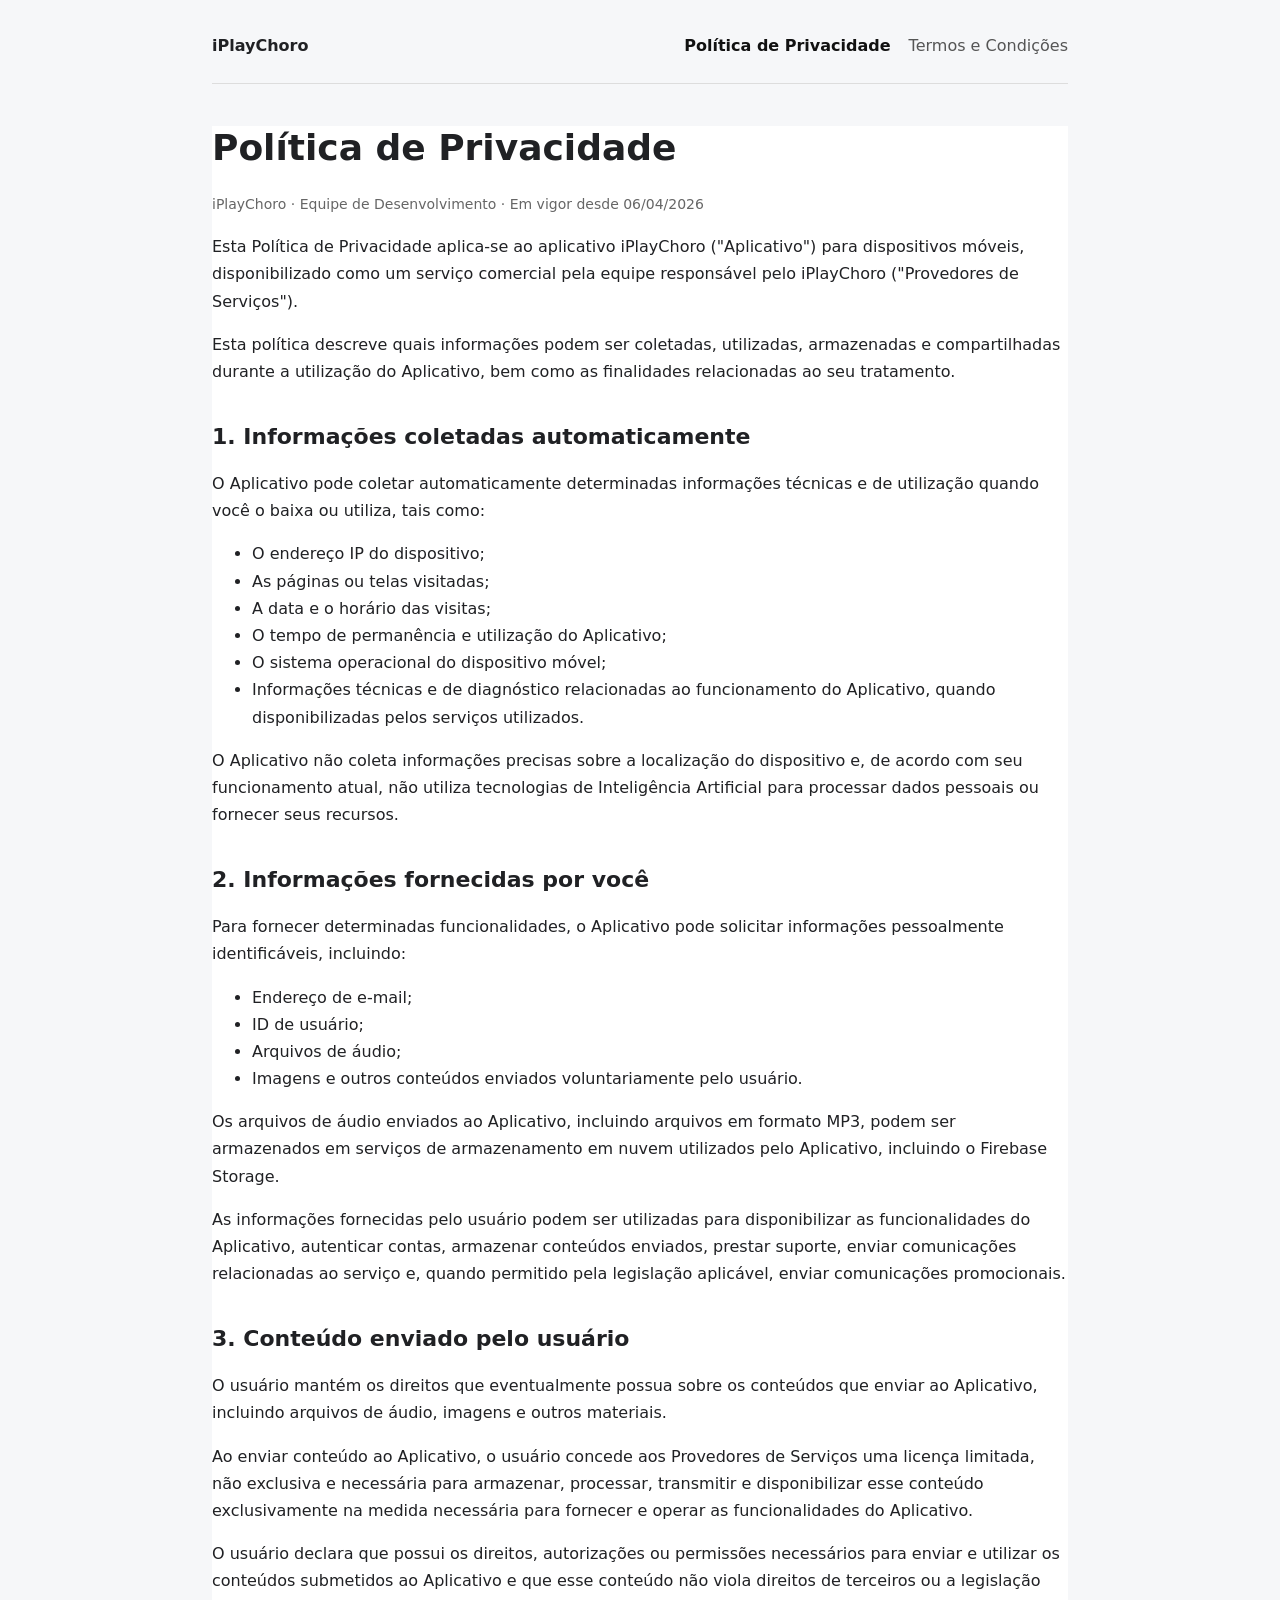
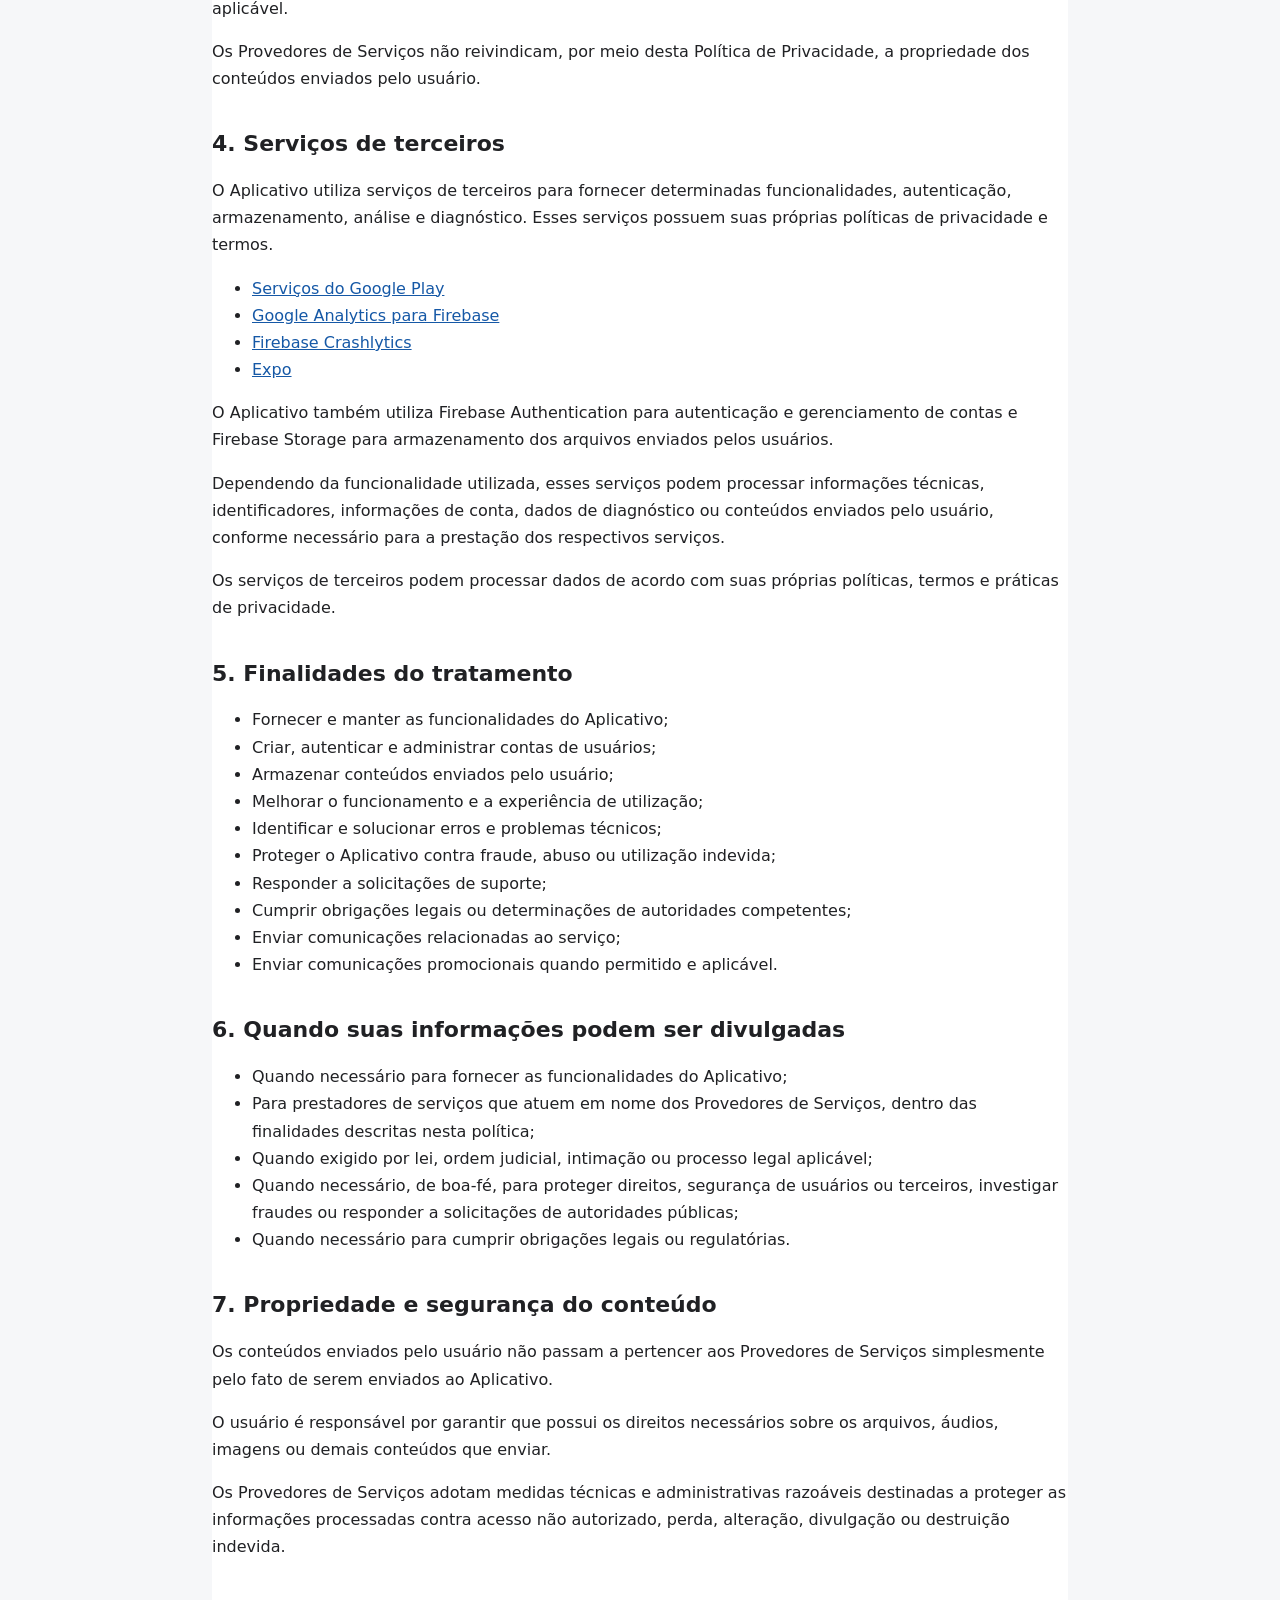
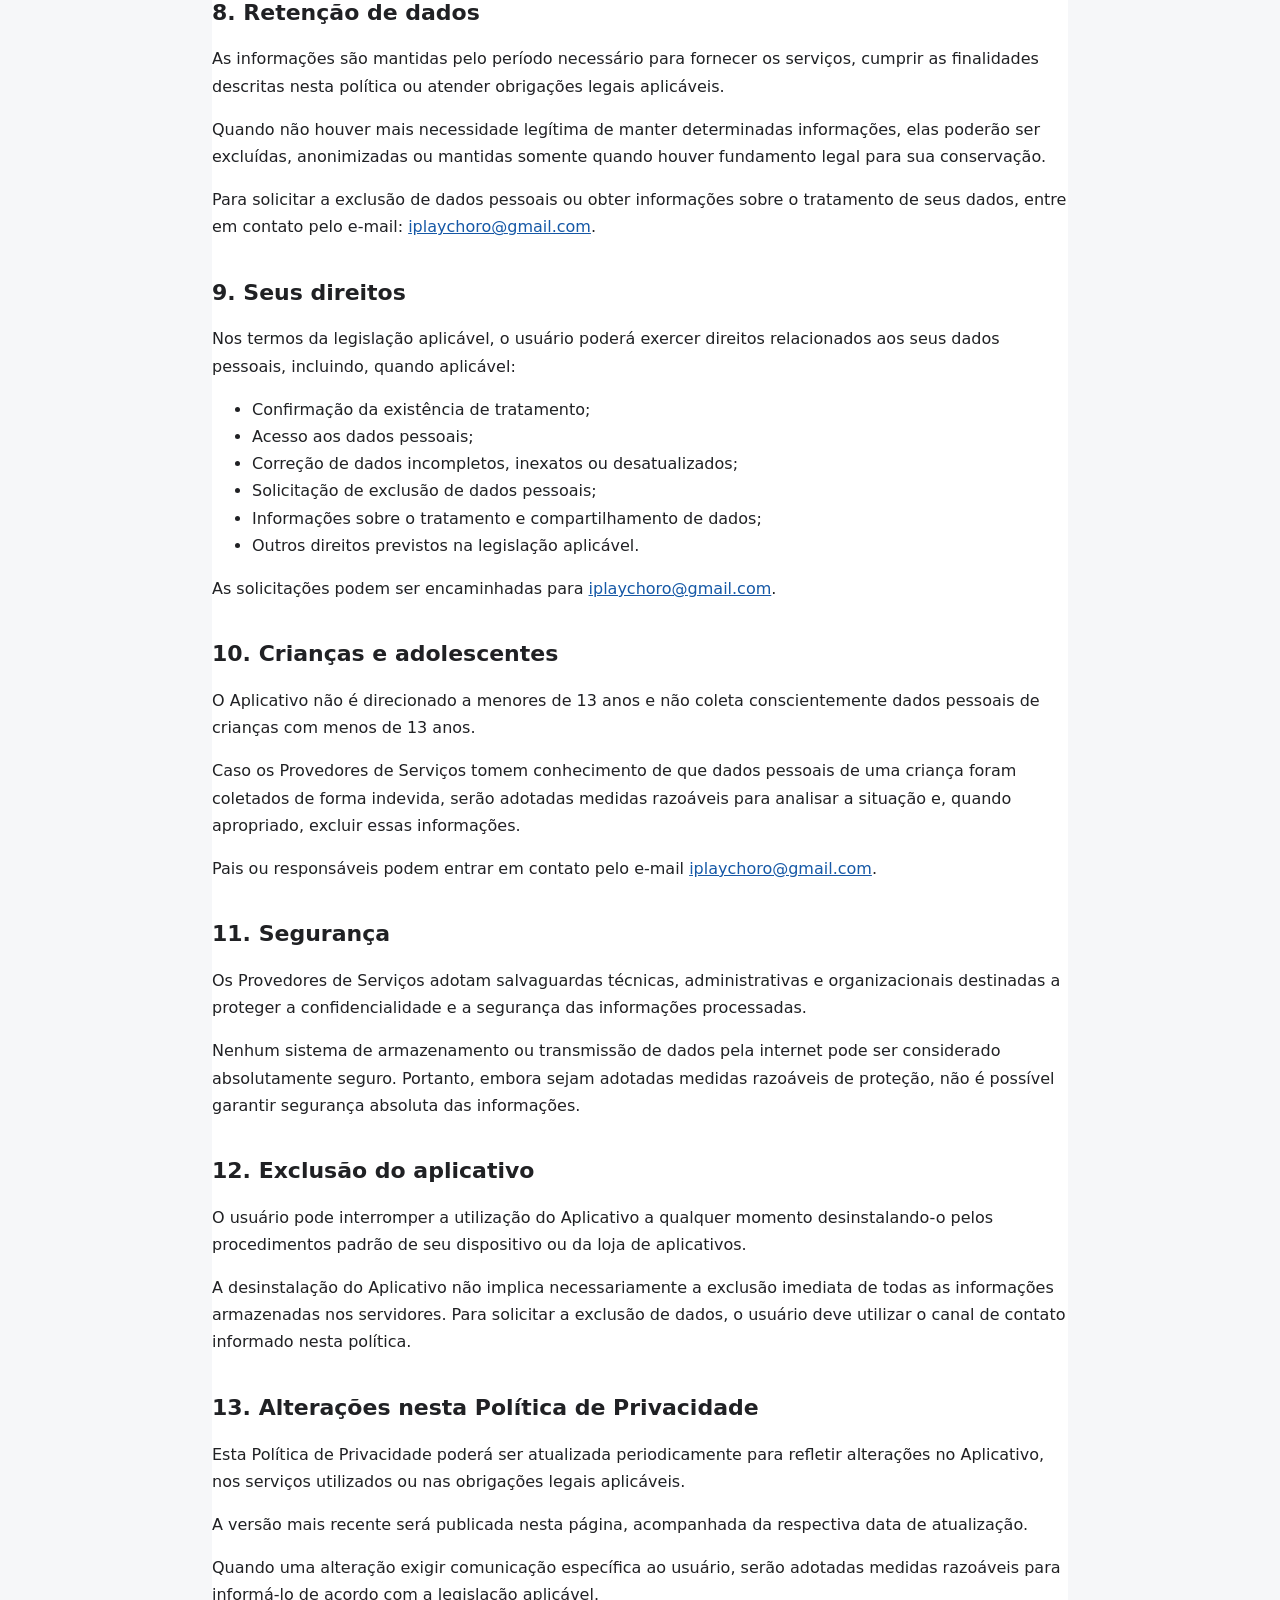
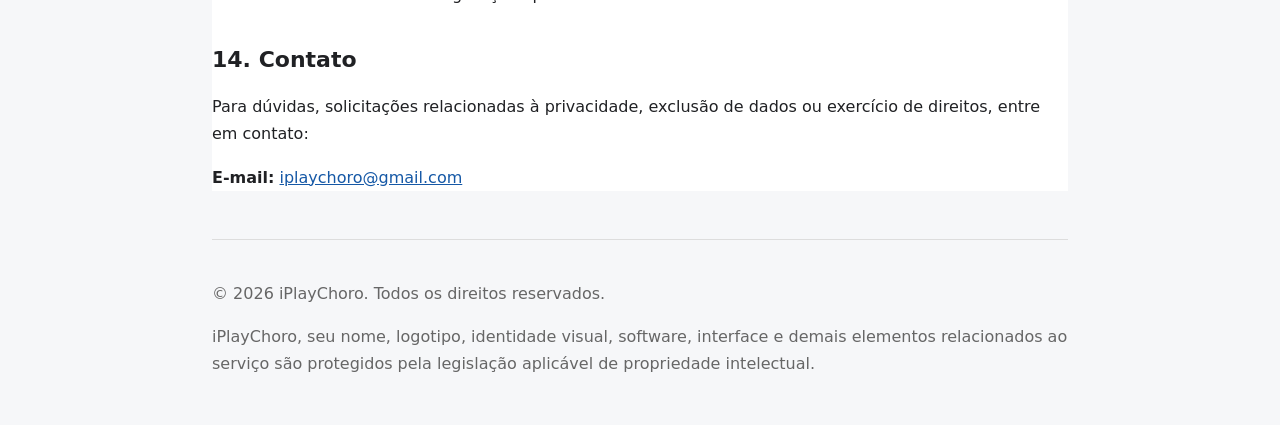
==== privacidade.html @ ed89f956 "Publica Política de Privacidade do iPlayChoro" ====
<!doctype html><html lang="pt-BR"><head><meta charset="UTF-8"><meta name="viewport" content="width=device-width, initial-scale=1"><title>Política de Privacidade — iPlayChoro</title><link rel="stylesheet" href="style.css"></head><body><div class="wrap"><header class="top"><span class="app-name">iPlayChoro</span><nav class="links"><a class="current" href="privacidade.html">Política de Privacidade</a><a href="termos.html">Termos e Condições</a></nav></header><main><h1>Política de Privacidade</h1><p class="meta">iPlayChoro · Equipe de Desenvolvimento · Em vigor desde 06/04/2026</p><p>Esta Política de Privacidade aplica-se ao aplicativo iPlayChoro ("Aplicativo") para dispositivos móveis, disponibilizado como um serviço comercial pela equipe responsável pelo iPlayChoro ("Provedores de Serviços").</p><p>Esta política descreve quais informações podem ser coletadas, utilizadas, armazenadas e compartilhadas durante a utilização do Aplicativo, bem como as finalidades relacionadas ao seu tratamento.</p><h2>1. Informações coletadas automaticamente</h2><p>O Aplicativo pode coletar automaticamente determinadas informações técnicas e de utilização quando você o baixa ou utiliza, tais como:</p><ul><li>O endereço IP do dispositivo;</li><li>As páginas ou telas visitadas;</li><li>A data e o horário das visitas;</li><li>O tempo de permanência e utilização do Aplicativo;</li><li>O sistema operacional do dispositivo móvel;</li><li>Informações técnicas e de diagnóstico relacionadas ao funcionamento do Aplicativo, quando disponibilizadas pelos serviços utilizados.</li></ul><p>O Aplicativo não coleta informações precisas sobre a localização do dispositivo e, de acordo com seu funcionamento atual, não utiliza tecnologias de Inteligência Artificial para processar dados pessoais ou fornecer seus recursos.</p><h2>2. Informações fornecidas por você</h2><p>Para fornecer determinadas funcionalidades, o Aplicativo pode solicitar informações pessoalmente identificáveis, incluindo:</p><ul><li>Endereço de e-mail;</li><li>ID de usuário;</li><li>Arquivos de áudio;</li><li>Imagens e outros conteúdos enviados voluntariamente pelo usuário.</li></ul><p>Os arquivos de áudio enviados ao Aplicativo, incluindo arquivos em formato MP3, podem ser armazenados em serviços de armazenamento em nuvem utilizados pelo Aplicativo, incluindo o Firebase Storage.</p><p>As informações fornecidas pelo usuário podem ser utilizadas para disponibilizar as funcionalidades do Aplicativo, autenticar contas, armazenar conteúdos enviados, prestar suporte, enviar comunicações relacionadas ao serviço e, quando permitido pela legislação aplicável, enviar comunicações promocionais.</p><h2>3. Conteúdo enviado pelo usuário</h2><p>O usuário mantém os direitos que eventualmente possua sobre os conteúdos que enviar ao Aplicativo, incluindo arquivos de áudio, imagens e outros materiais.</p><p>Ao enviar conteúdo ao Aplicativo, o usuário concede aos Provedores de Serviços uma licença limitada, não exclusiva e necessária para armazenar, processar, transmitir e disponibilizar esse conteúdo exclusivamente na medida necessária para fornecer e operar as funcionalidades do Aplicativo.</p><p>O usuário declara que possui os direitos, autorizações ou permissões necessários para enviar e utilizar os conteúdos submetidos ao Aplicativo e que esse conteúdo não viola direitos de terceiros ou a legislação aplicável.</p><p>Os Provedores de Serviços não reivindicam, por meio desta Política de Privacidade, a propriedade dos conteúdos enviados pelo usuário.</p><h2>4. Serviços de terceiros</h2><p>O Aplicativo utiliza serviços de terceiros para fornecer determinadas funcionalidades, autenticação, armazenamento, análise e diagnóstico. Esses serviços possuem suas próprias políticas de privacidade e termos.</p><ul><li><a href="https://policies.google.com/privacy" target="_blank" rel="noopener noreferrer">Serviços do Google Play</a></li><li><a href="https://firebase.google.com/support/privacy" target="_blank" rel="noopener noreferrer">Google Analytics para Firebase</a></li><li><a href="https://firebase.google.com/support/privacy" target="_blank" rel="noopener noreferrer">Firebase Crashlytics</a></li><li><a href="https://expo.dev/privacy" target="_blank" rel="noopener noreferrer">Expo</a></li></ul><p>O Aplicativo também utiliza Firebase Authentication para autenticação e gerenciamento de contas e Firebase Storage para armazenamento dos arquivos enviados pelos usuários.</p><p>Dependendo da funcionalidade utilizada, esses serviços podem processar informações técnicas, identificadores, informações de conta, dados de diagnóstico ou conteúdos enviados pelo usuário, conforme necessário para a prestação dos respectivos serviços.</p><p>Os serviços de terceiros podem processar dados de acordo com suas próprias políticas, termos e práticas de privacidade.</p><h2>5. Finalidades do tratamento</h2><ul><li>Fornecer e manter as funcionalidades do Aplicativo;</li><li>Criar, autenticar e administrar contas de usuários;</li><li>Armazenar conteúdos enviados pelo usuário;</li><li>Melhorar o funcionamento e a experiência de utilização;</li><li>Identificar e solucionar erros e problemas técnicos;</li><li>Proteger o Aplicativo contra fraude, abuso ou utilização indevida;</li><li>Responder a solicitações de suporte;</li><li>Cumprir obrigações legais ou determinações de autoridades competentes;</li><li>Enviar comunicações relacionadas ao serviço;</li><li>Enviar comunicações promocionais quando permitido e aplicável.</li></ul><h2>6. Quando suas informações podem ser divulgadas</h2><ul><li>Quando necessário para fornecer as funcionalidades do Aplicativo;</li><li>Para prestadores de serviços que atuem em nome dos Provedores de Serviços, dentro das finalidades descritas nesta política;</li><li>Quando exigido por lei, ordem judicial, intimação ou processo legal aplicável;</li><li>Quando necessário, de boa-fé, para proteger direitos, segurança de usuários ou terceiros, investigar fraudes ou responder a solicitações de autoridades públicas;</li><li>Quando necessário para cumprir obrigações legais ou regulatórias.</li></ul><h2>7. Propriedade e segurança do conteúdo</h2><p>Os conteúdos enviados pelo usuário não passam a pertencer aos Provedores de Serviços simplesmente pelo fato de serem enviados ao Aplicativo.</p><p>O usuário é responsável por garantir que possui os direitos necessários sobre os arquivos, áudios, imagens ou demais conteúdos que enviar.</p><p>Os Provedores de Serviços adotam medidas técnicas e administrativas razoáveis destinadas a proteger as informações processadas contra acesso não autorizado, perda, alteração, divulgação ou destruição indevida.</p><h2>8. Retenção de dados</h2><p>As informações são mantidas pelo período necessário para fornecer os serviços, cumprir as finalidades descritas nesta política ou atender obrigações legais aplicáveis.</p><p>Quando não houver mais necessidade legítima de manter determinadas informações, elas poderão ser excluídas, anonimizadas ou mantidas somente quando houver fundamento legal para sua conservação.</p><p>Para solicitar a exclusão de dados pessoais ou obter informações sobre o tratamento de seus dados, entre em contato pelo e-mail: <a href="mailto:iplaychoro@gmail.com">iplaychoro@gmail.com</a>.</p><h2>9. Seus direitos</h2><p>Nos termos da legislação aplicável, o usuário poderá exercer direitos relacionados aos seus dados pessoais, incluindo, quando aplicável:</p><ul><li>Confirmação da existência de tratamento;</li><li>Acesso aos dados pessoais;</li><li>Correção de dados incompletos, inexatos ou desatualizados;</li><li>Solicitação de exclusão de dados pessoais;</li><li>Informações sobre o tratamento e compartilhamento de dados;</li><li>Outros direitos previstos na legislação aplicável.</li></ul><p>As solicitações podem ser encaminhadas para <a href="mailto:iplaychoro@gmail.com">iplaychoro@gmail.com</a>.</p><h2>10. Crianças e adolescentes</h2><p>O Aplicativo não é direcionado a menores de 13 anos e não coleta conscientemente dados pessoais de crianças com menos de 13 anos.</p><p>Caso os Provedores de Serviços tomem conhecimento de que dados pessoais de uma criança foram coletados de forma indevida, serão adotadas medidas razoáveis para analisar a situação e, quando apropriado, excluir essas informações.</p><p>Pais ou responsáveis podem entrar em contato pelo e-mail <a href="mailto:iplaychoro@gmail.com">iplaychoro@gmail.com</a>.</p><h2>11. Segurança</h2><p>Os Provedores de Serviços adotam salvaguardas técnicas, administrativas e organizacionais destinadas a proteger a confidencialidade e a segurança das informações processadas.</p><p>Nenhum sistema de armazenamento ou transmissão de dados pela internet pode ser considerado absolutamente seguro. Portanto, embora sejam adotadas medidas razoáveis de proteção, não é possível garantir segurança absoluta das informações.</p><h2>12. Exclusão do aplicativo</h2><p>O usuário pode interromper a utilização do Aplicativo a qualquer momento desinstalando-o pelos procedimentos padrão de seu dispositivo ou da loja de aplicativos.</p><p>A desinstalação do Aplicativo não implica necessariamente a exclusão imediata de todas as informações armazenadas nos servidores. Para solicitar a exclusão de dados, o usuário deve utilizar o canal de contato informado nesta política.</p><h2>13. Alterações nesta Política de Privacidade</h2><p>Esta Política de Privacidade poderá ser atualizada periodicamente para refletir alterações no Aplicativo, nos serviços utilizados ou nas obrigações legais aplicáveis.</p><p>A versão mais recente será publicada nesta página, acompanhada da respectiva data de atualização.</p><p>Quando uma alteração exigir comunicação específica ao usuário, serão adotadas medidas razoáveis para informá-lo de acordo com a legislação aplicável.</p><h2>14. Contato</h2><p>Para dúvidas, solicitações relacionadas à privacidade, exclusão de dados ou exercício de direitos, entre em contato:</p><p><strong>E-mail:</strong> <a href="mailto:iplaychoro@gmail.com">iplaychoro@gmail.com</a></p></main><footer class="bottom"><p>© 2026 iPlayChoro. Todos os direitos reservados.</p><p>iPlayChoro, seu nome, logotipo, identidade visual, software, interface e demais elementos relacionados ao serviço são protegidos pela legislação aplicável de propriedade intelectual.</p></footer></div></body></html>
---- style.css ----
*{box-sizing:border-box}body{margin:0;background:#f6f7f9;color:#202124;font-family:system-ui,-apple-system,BlinkMacSystemFont,"Segoe UI",sans-serif;line-height:1.7}.wrap{max-width:900px;margin:0 auto;padding:32px 22px}.home{min-height:100vh;display:flex;flex-direction:column;justify-content:center}.home h1{font-size:42px;margin-bottom:8px}.home>p{color:#5f6368}.cards{display:grid;gap:16px;margin:28px 0}.card{display:block;padding:22px;border:1px solid #ddd;border-radius:14px;background:#fff;color:inherit;text-decoration:none;box-shadow:0 2px 8px rgba(0,0,0,.04)}.card:hover{border-color:#aaa}.card strong{display:block;font-size:20px;margin-bottom:5px}.card span{color:#5f6368}.top{display:flex;justify-content:space-between;align-items:center;gap:20px;padding-bottom:24px;border-bottom:1px solid #ddd;margin-bottom:42px}.app-name{font-weight:700}.links{display:flex;gap:18px;flex-wrap:wrap}.links a{color:#555;text-decoration:none}.links a.current{font-weight:700;color:#111}main{background:#fff}h1{font-size:36px;line-height:1.2}h2{font-size:22px;margin-top:38px;line-height:1.3}p,li{font-size:16px}a{color:#1558a6}.meta{color:#666;font-size:14px}.bottom,footer{margin-top:48px;padding-top:24px;border-top:1px solid #ddd;color:#666;font-size:14px}@media(max-width:650px){.top{align-items:flex-start;flex-direction:column}.home h1{font-size:34px}}
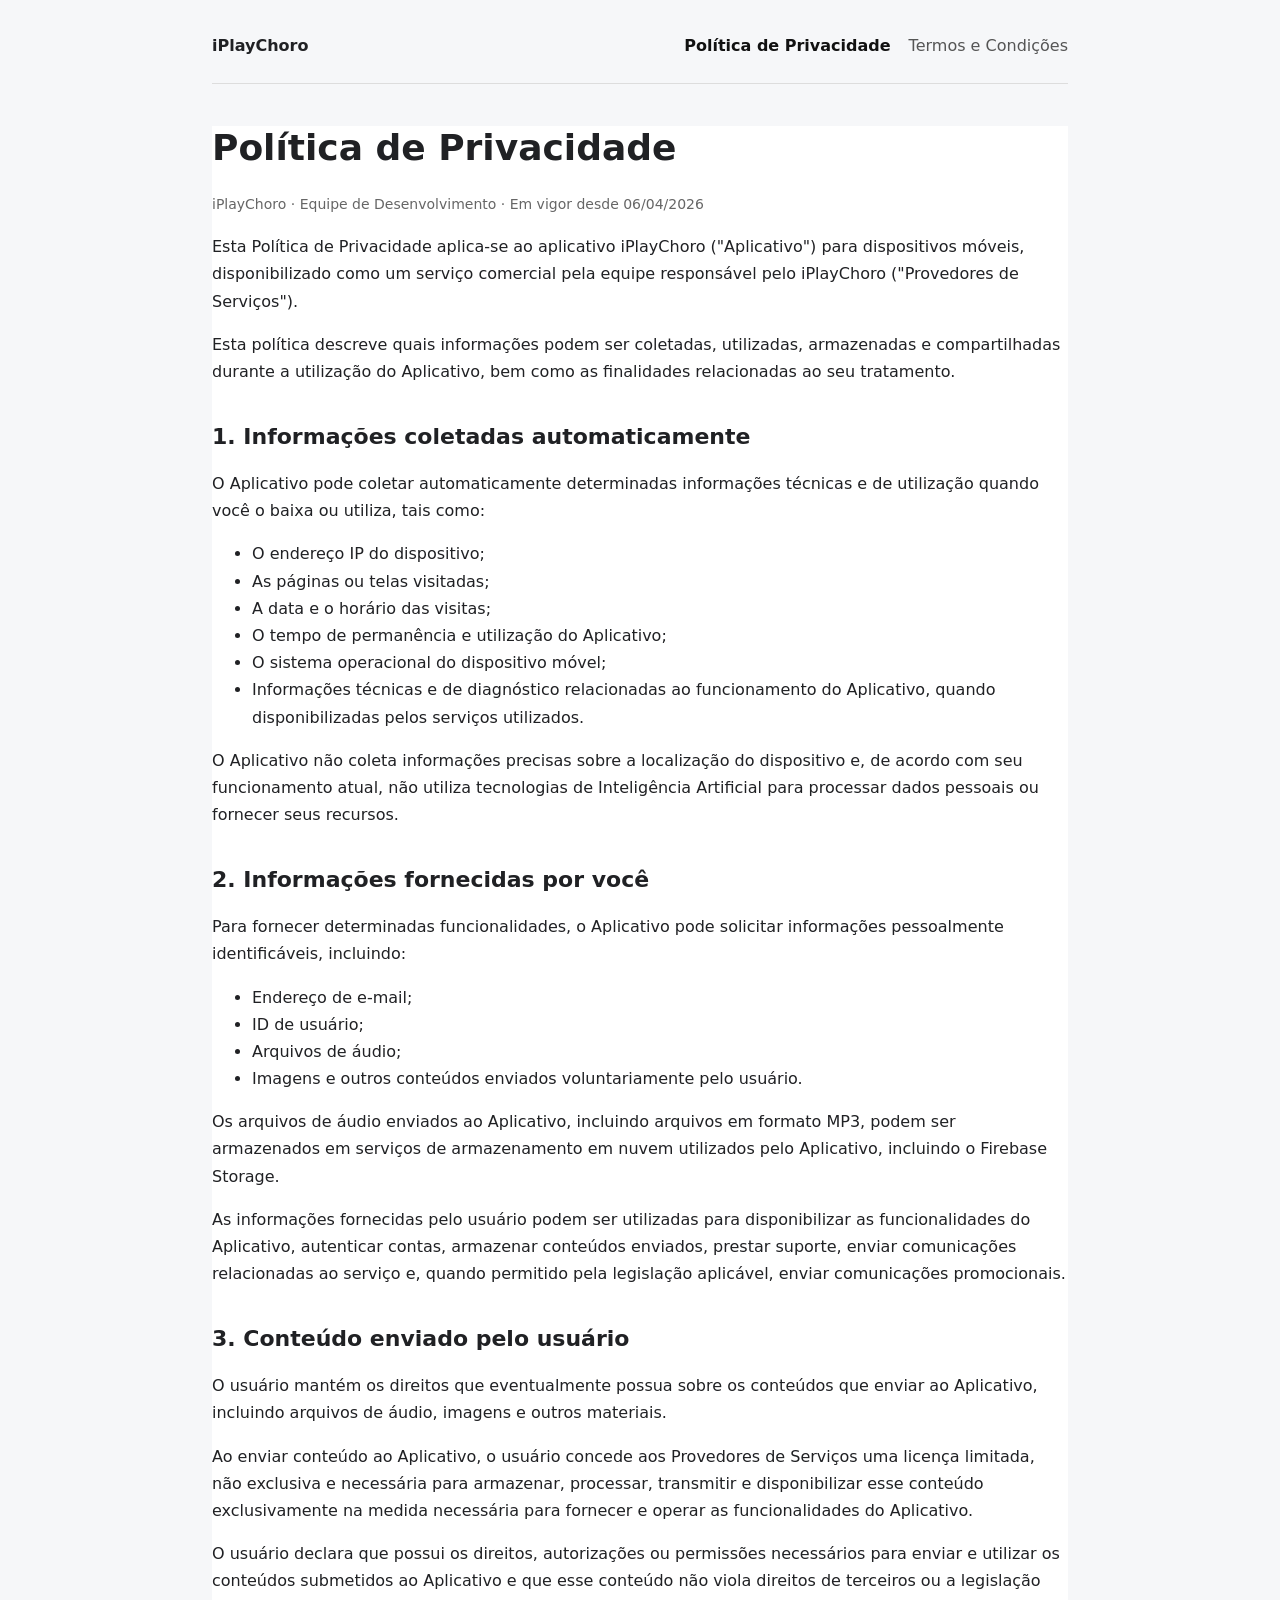
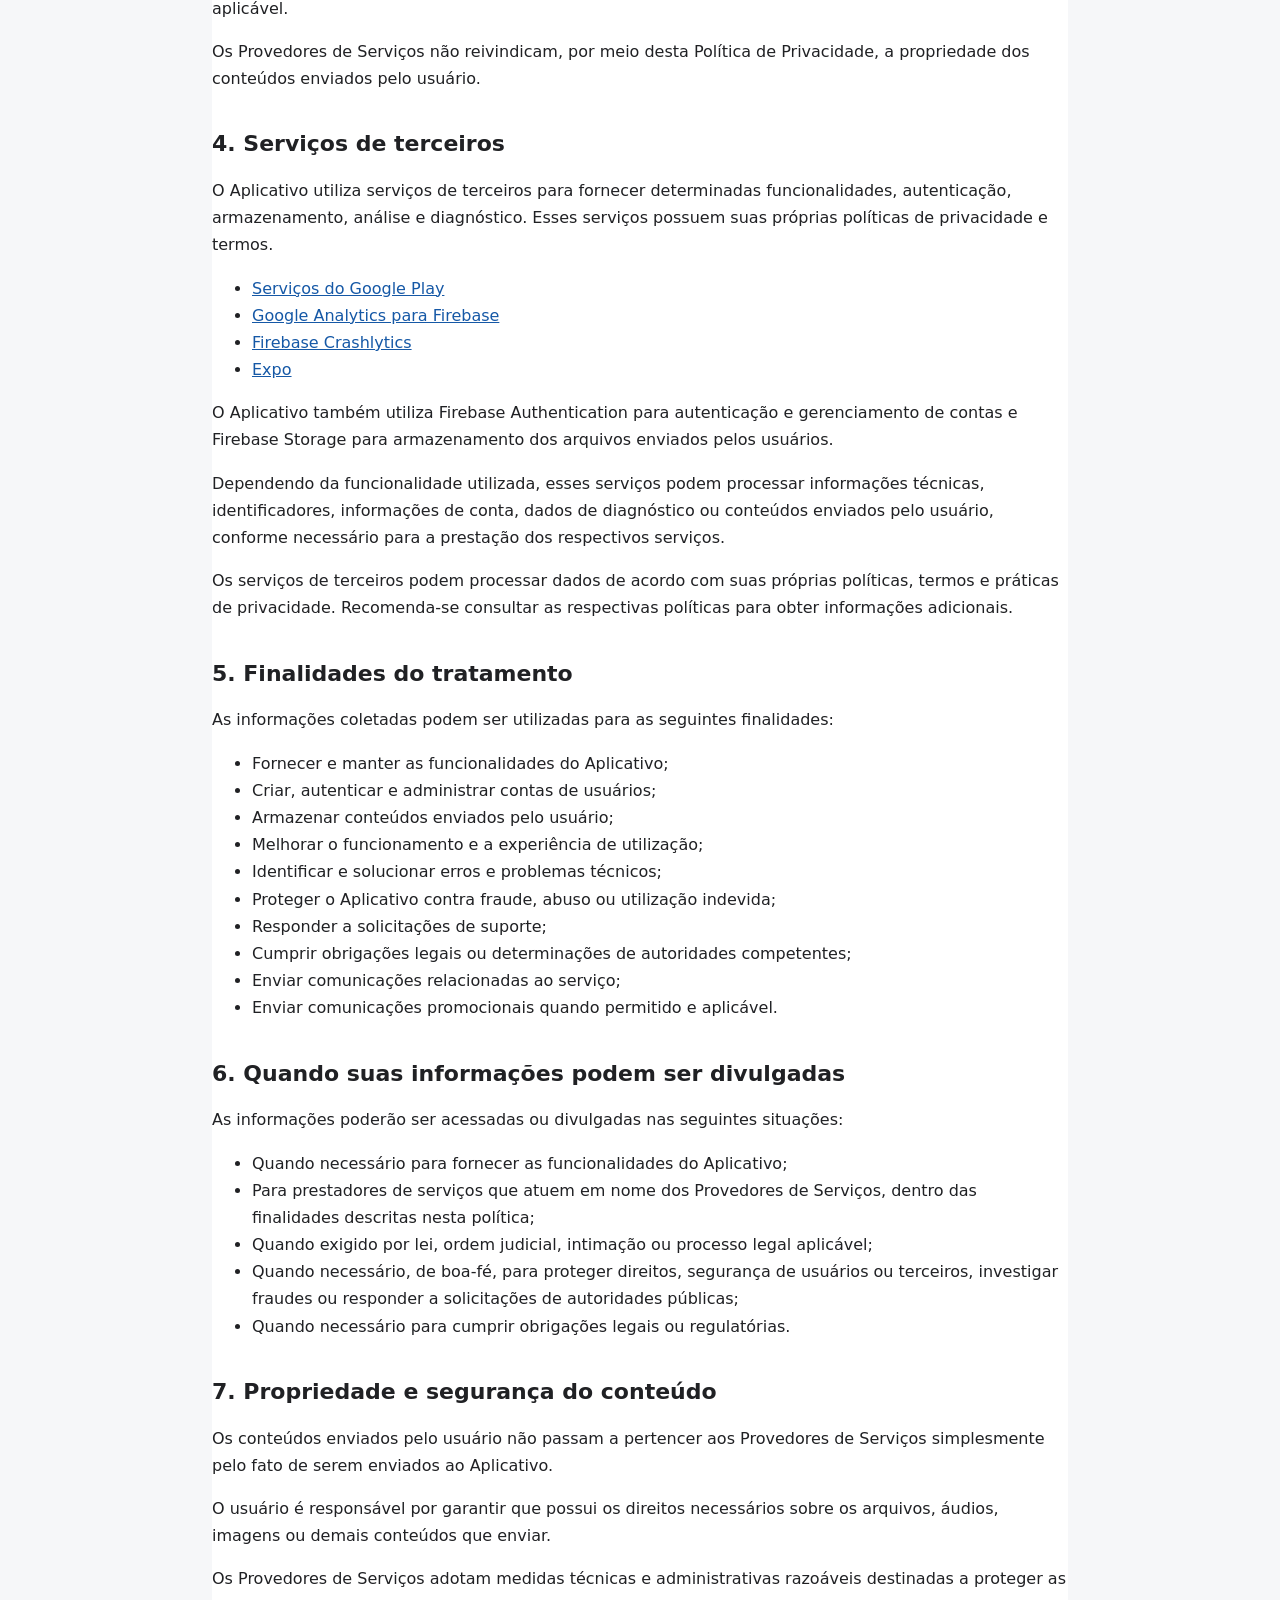
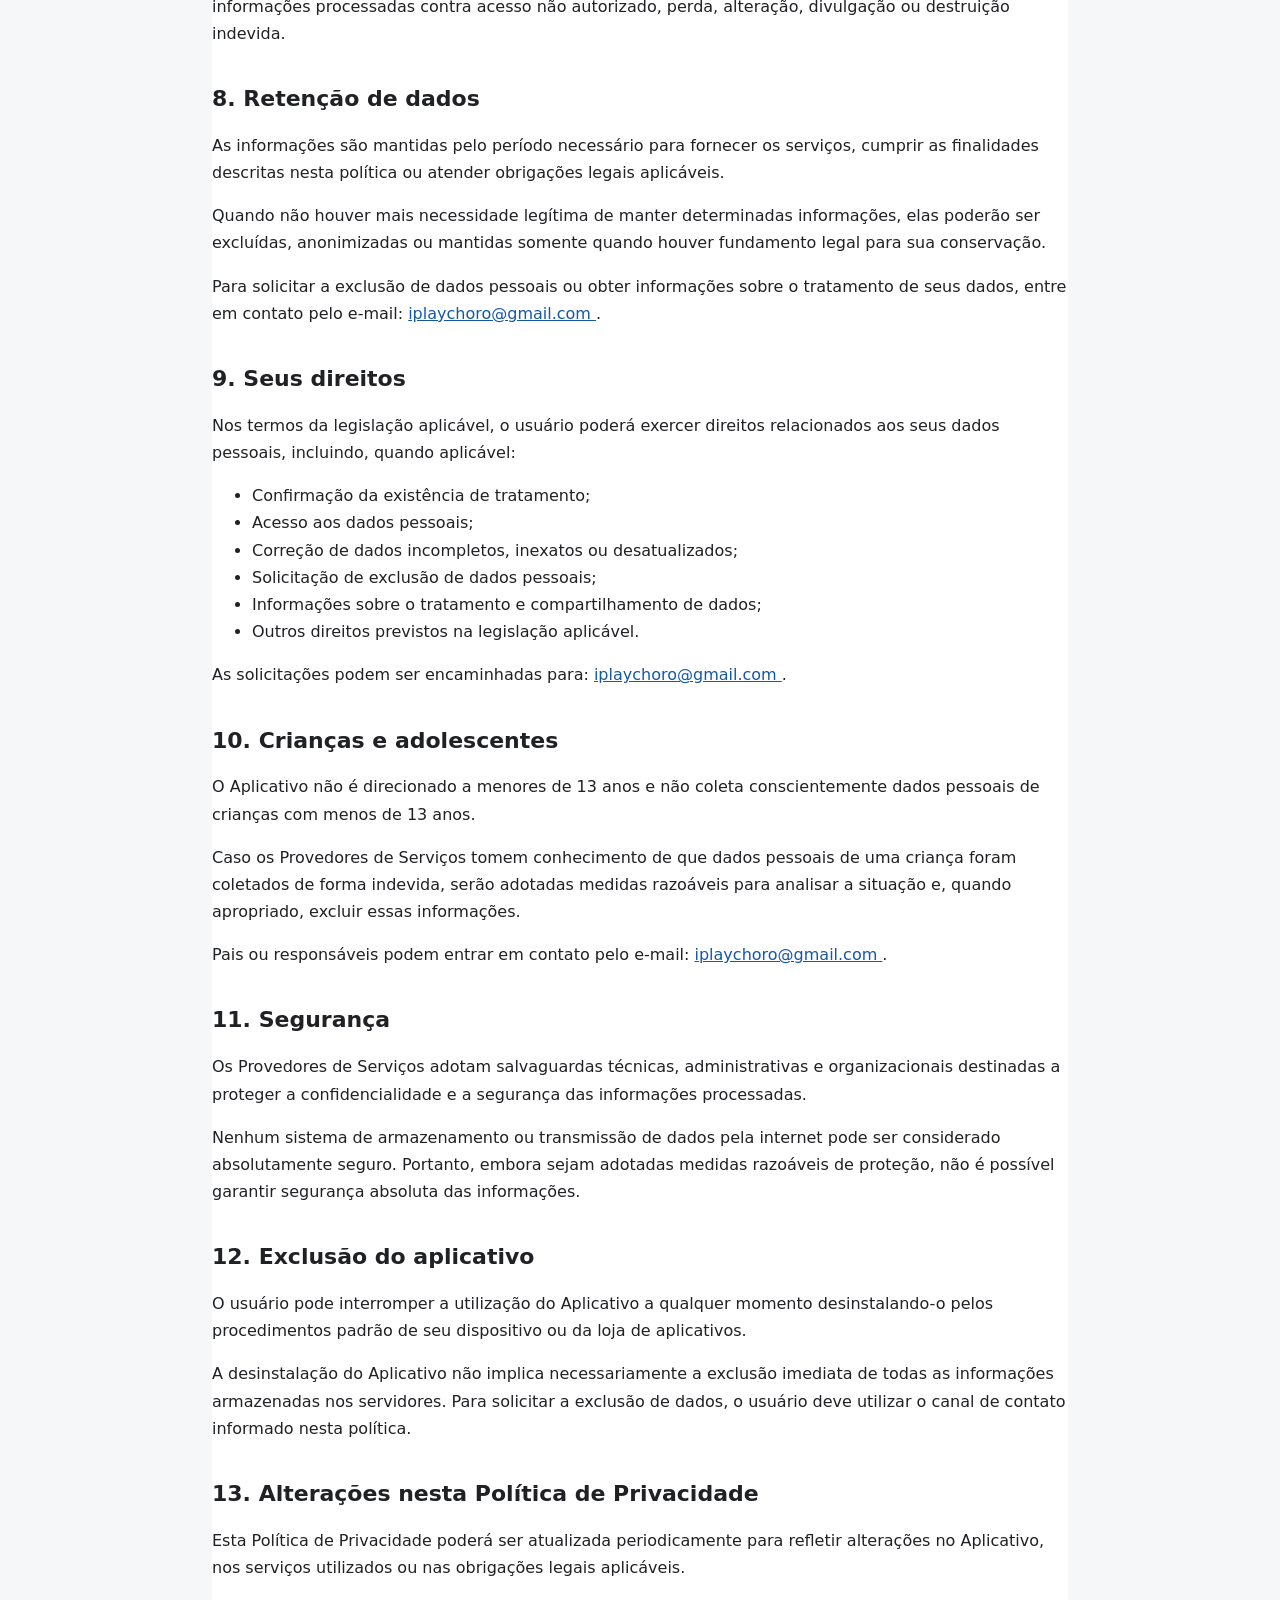
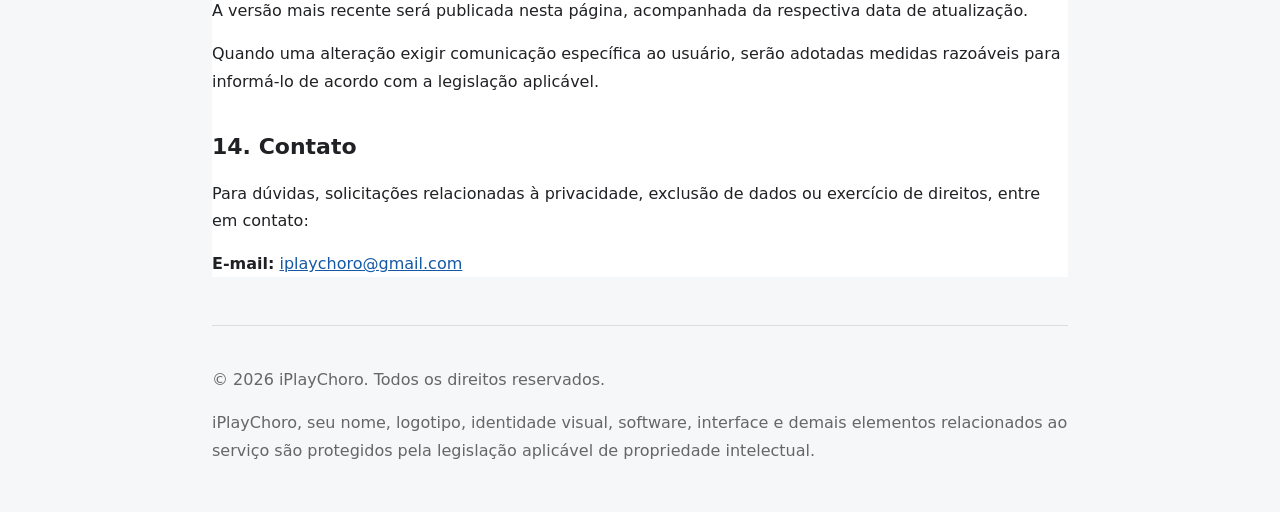
==== commit ca78b721: "Atualização Privacidade" ====
--- a/privacidade.html
+++ b/privacidade.html
@@ -1 +1,421 @@
-<!doctype html><html lang="pt-BR"><head><meta charset="UTF-8"><meta name="viewport" content="width=device-width, initial-scale=1"><title>Política de Privacidade — iPlayChoro</title><link rel="stylesheet" href="style.css"></head><body><div class="wrap"><header class="top"><span class="app-name">iPlayChoro</span><nav class="links"><a class="current" href="privacidade.html">Política de Privacidade</a><a href="termos.html">Termos e Condições</a></nav></header><main><h1>Política de Privacidade</h1><p class="meta">iPlayChoro · Equipe de Desenvolvimento · Em vigor desde 06/04/2026</p><p>Esta Política de Privacidade aplica-se ao aplicativo iPlayChoro ("Aplicativo") para dispositivos móveis, disponibilizado como um serviço comercial pela equipe responsável pelo iPlayChoro ("Provedores de Serviços").</p><p>Esta política descreve quais informações podem ser coletadas, utilizadas, armazenadas e compartilhadas durante a utilização do Aplicativo, bem como as finalidades relacionadas ao seu tratamento.</p><h2>1. Informações coletadas automaticamente</h2><p>O Aplicativo pode coletar automaticamente determinadas informações técnicas e de utilização quando você o baixa ou utiliza, tais como:</p><ul><li>O endereço IP do dispositivo;</li><li>As páginas ou telas visitadas;</li><li>A data e o horário das visitas;</li><li>O tempo de permanência e utilização do Aplicativo;</li><li>O sistema operacional do dispositivo móvel;</li><li>Informações técnicas e de diagnóstico relacionadas ao funcionamento do Aplicativo, quando disponibilizadas pelos serviços utilizados.</li></ul><p>O Aplicativo não coleta informações precisas sobre a localização do dispositivo e, de acordo com seu funcionamento atual, não utiliza tecnologias de Inteligência Artificial para processar dados pessoais ou fornecer seus recursos.</p><h2>2. Informações fornecidas por você</h2><p>Para fornecer determinadas funcionalidades, o Aplicativo pode solicitar informações pessoalmente identificáveis, incluindo:</p><ul><li>Endereço de e-mail;</li><li>ID de usuário;</li><li>Arquivos de áudio;</li><li>Imagens e outros conteúdos enviados voluntariamente pelo usuário.</li></ul><p>Os arquivos de áudio enviados ao Aplicativo, incluindo arquivos em formato MP3, podem ser armazenados em serviços de armazenamento em nuvem utilizados pelo Aplicativo, incluindo o Firebase Storage.</p><p>As informações fornecidas pelo usuário podem ser utilizadas para disponibilizar as funcionalidades do Aplicativo, autenticar contas, armazenar conteúdos enviados, prestar suporte, enviar comunicações relacionadas ao serviço e, quando permitido pela legislação aplicável, enviar comunicações promocionais.</p><h2>3. Conteúdo enviado pelo usuário</h2><p>O usuário mantém os direitos que eventualmente possua sobre os conteúdos que enviar ao Aplicativo, incluindo arquivos de áudio, imagens e outros materiais.</p><p>Ao enviar conteúdo ao Aplicativo, o usuário concede aos Provedores de Serviços uma licença limitada, não exclusiva e necessária para armazenar, processar, transmitir e disponibilizar esse conteúdo exclusivamente na medida necessária para fornecer e operar as funcionalidades do Aplicativo.</p><p>O usuário declara que possui os direitos, autorizações ou permissões necessários para enviar e utilizar os conteúdos submetidos ao Aplicativo e que esse conteúdo não viola direitos de terceiros ou a legislação aplicável.</p><p>Os Provedores de Serviços não reivindicam, por meio desta Política de Privacidade, a propriedade dos conteúdos enviados pelo usuário.</p><h2>4. Serviços de terceiros</h2><p>O Aplicativo utiliza serviços de terceiros para fornecer determinadas funcionalidades, autenticação, armazenamento, análise e diagnóstico. Esses serviços possuem suas próprias políticas de privacidade e termos.</p><ul><li><a href="https://policies.google.com/privacy" target="_blank" rel="noopener noreferrer">Serviços do Google Play</a></li><li><a href="https://firebase.google.com/support/privacy" target="_blank" rel="noopener noreferrer">Google Analytics para Firebase</a></li><li><a href="https://firebase.google.com/support/privacy" target="_blank" rel="noopener noreferrer">Firebase Crashlytics</a></li><li><a href="https://expo.dev/privacy" target="_blank" rel="noopener noreferrer">Expo</a></li></ul><p>O Aplicativo também utiliza Firebase Authentication para autenticação e gerenciamento de contas e Firebase Storage para armazenamento dos arquivos enviados pelos usuários.</p><p>Dependendo da funcionalidade utilizada, esses serviços podem processar informações técnicas, identificadores, informações de conta, dados de diagnóstico ou conteúdos enviados pelo usuário, conforme necessário para a prestação dos respectivos serviços.</p><p>Os serviços de terceiros podem processar dados de acordo com suas próprias políticas, termos e práticas de privacidade.</p><h2>5. Finalidades do tratamento</h2><ul><li>Fornecer e manter as funcionalidades do Aplicativo;</li><li>Criar, autenticar e administrar contas de usuários;</li><li>Armazenar conteúdos enviados pelo usuário;</li><li>Melhorar o funcionamento e a experiência de utilização;</li><li>Identificar e solucionar erros e problemas técnicos;</li><li>Proteger o Aplicativo contra fraude, abuso ou utilização indevida;</li><li>Responder a solicitações de suporte;</li><li>Cumprir obrigações legais ou determinações de autoridades competentes;</li><li>Enviar comunicações relacionadas ao serviço;</li><li>Enviar comunicações promocionais quando permitido e aplicável.</li></ul><h2>6. Quando suas informações podem ser divulgadas</h2><ul><li>Quando necessário para fornecer as funcionalidades do Aplicativo;</li><li>Para prestadores de serviços que atuem em nome dos Provedores de Serviços, dentro das finalidades descritas nesta política;</li><li>Quando exigido por lei, ordem judicial, intimação ou processo legal aplicável;</li><li>Quando necessário, de boa-fé, para proteger direitos, segurança de usuários ou terceiros, investigar fraudes ou responder a solicitações de autoridades públicas;</li><li>Quando necessário para cumprir obrigações legais ou regulatórias.</li></ul><h2>7. Propriedade e segurança do conteúdo</h2><p>Os conteúdos enviados pelo usuário não passam a pertencer aos Provedores de Serviços simplesmente pelo fato de serem enviados ao Aplicativo.</p><p>O usuário é responsável por garantir que possui os direitos necessários sobre os arquivos, áudios, imagens ou demais conteúdos que enviar.</p><p>Os Provedores de Serviços adotam medidas técnicas e administrativas razoáveis destinadas a proteger as informações processadas contra acesso não autorizado, perda, alteração, divulgação ou destruição indevida.</p><h2>8. Retenção de dados</h2><p>As informações são mantidas pelo período necessário para fornecer os serviços, cumprir as finalidades descritas nesta política ou atender obrigações legais aplicáveis.</p><p>Quando não houver mais necessidade legítima de manter determinadas informações, elas poderão ser excluídas, anonimizadas ou mantidas somente quando houver fundamento legal para sua conservação.</p><p>Para solicitar a exclusão de dados pessoais ou obter informações sobre o tratamento de seus dados, entre em contato pelo e-mail: <a href="mailto:iplaychoro@gmail.com">iplaychoro@gmail.com</a>.</p><h2>9. Seus direitos</h2><p>Nos termos da legislação aplicável, o usuário poderá exercer direitos relacionados aos seus dados pessoais, incluindo, quando aplicável:</p><ul><li>Confirmação da existência de tratamento;</li><li>Acesso aos dados pessoais;</li><li>Correção de dados incompletos, inexatos ou desatualizados;</li><li>Solicitação de exclusão de dados pessoais;</li><li>Informações sobre o tratamento e compartilhamento de dados;</li><li>Outros direitos previstos na legislação aplicável.</li></ul><p>As solicitações podem ser encaminhadas para <a href="mailto:iplaychoro@gmail.com">iplaychoro@gmail.com</a>.</p><h2>10. Crianças e adolescentes</h2><p>O Aplicativo não é direcionado a menores de 13 anos e não coleta conscientemente dados pessoais de crianças com menos de 13 anos.</p><p>Caso os Provedores de Serviços tomem conhecimento de que dados pessoais de uma criança foram coletados de forma indevida, serão adotadas medidas razoáveis para analisar a situação e, quando apropriado, excluir essas informações.</p><p>Pais ou responsáveis podem entrar em contato pelo e-mail <a href="mailto:iplaychoro@gmail.com">iplaychoro@gmail.com</a>.</p><h2>11. Segurança</h2><p>Os Provedores de Serviços adotam salvaguardas técnicas, administrativas e organizacionais destinadas a proteger a confidencialidade e a segurança das informações processadas.</p><p>Nenhum sistema de armazenamento ou transmissão de dados pela internet pode ser considerado absolutamente seguro. Portanto, embora sejam adotadas medidas razoáveis de proteção, não é possível garantir segurança absoluta das informações.</p><h2>12. Exclusão do aplicativo</h2><p>O usuário pode interromper a utilização do Aplicativo a qualquer momento desinstalando-o pelos procedimentos padrão de seu dispositivo ou da loja de aplicativos.</p><p>A desinstalação do Aplicativo não implica necessariamente a exclusão imediata de todas as informações armazenadas nos servidores. Para solicitar a exclusão de dados, o usuário deve utilizar o canal de contato informado nesta política.</p><h2>13. Alterações nesta Política de Privacidade</h2><p>Esta Política de Privacidade poderá ser atualizada periodicamente para refletir alterações no Aplicativo, nos serviços utilizados ou nas obrigações legais aplicáveis.</p><p>A versão mais recente será publicada nesta página, acompanhada da respectiva data de atualização.</p><p>Quando uma alteração exigir comunicação específica ao usuário, serão adotadas medidas razoáveis para informá-lo de acordo com a legislação aplicável.</p><h2>14. Contato</h2><p>Para dúvidas, solicitações relacionadas à privacidade, exclusão de dados ou exercício de direitos, entre em contato:</p><p><strong>E-mail:</strong> <a href="mailto:iplaychoro@gmail.com">iplaychoro@gmail.com</a></p></main><footer class="bottom"><p>© 2026 iPlayChoro. Todos os direitos reservados.</p><p>iPlayChoro, seu nome, logotipo, identidade visual, software, interface e demais elementos relacionados ao serviço são protegidos pela legislação aplicável de propriedade intelectual.</p></footer></div></body></html>
+<!doctype html>
+<html lang="pt-BR">
+<head>
+  <meta charset="UTF-8" />
+  <meta name="viewport" content="width=device-width, initial-scale=1" />
+  <title>Política de Privacidade — iPlayChoro</title>
+  <link rel="stylesheet" href="style.css" />
+</head>
+<body>
+  <div class="wrap">
+    <header class="top">
+      <span class="app-name">iPlayChoro</span>
+
+      <nav class="links">
+        <a href="privacidade.html" class="current">Política de Privacidade</a>
+        <a href="termos.html">Termos e Condições</a>
+      </nav>
+    </header>
+
+    <main>
+
+      <h1>Política de Privacidade</h1>
+
+      <p class="meta">
+        iPlayChoro · Equipe de Desenvolvimento · Em vigor desde 06/04/2026
+      </p>
+
+      <p>
+        Esta Política de Privacidade aplica-se ao aplicativo iPlayChoro
+        ("Aplicativo") para dispositivos móveis, disponibilizado como um
+        serviço comercial pela equipe responsável pelo iPlayChoro
+        ("Provedores de Serviços").
+      </p>
+
+      <p>
+        Esta política descreve quais informações podem ser coletadas,
+        utilizadas, armazenadas e compartilhadas durante a utilização do
+        Aplicativo, bem como as finalidades relacionadas ao seu tratamento.
+      </p>
+
+
+      <h2>1. Informações coletadas automaticamente</h2>
+
+      <p>
+        O Aplicativo pode coletar automaticamente determinadas informações
+        técnicas e de utilização quando você o baixa ou utiliza, tais como:
+      </p>
+
+      <ul>
+        <li>O endereço IP do dispositivo;</li>
+        <li>As páginas ou telas visitadas;</li>
+        <li>A data e o horário das visitas;</li>
+        <li>O tempo de permanência e utilização do Aplicativo;</li>
+        <li>O sistema operacional do dispositivo móvel;</li>
+        <li>Informações técnicas e de diagnóstico relacionadas ao funcionamento
+            do Aplicativo, quando disponibilizadas pelos serviços utilizados.</li>
+      </ul>
+
+      <p>
+        O Aplicativo não coleta informações precisas sobre a localização do
+        dispositivo e, de acordo com seu funcionamento atual, não utiliza
+        tecnologias de Inteligência Artificial para processar dados pessoais
+        ou fornecer seus recursos.
+      </p>
+
+
+      <h2>2. Informações fornecidas por você</h2>
+
+      <p>
+        Para fornecer determinadas funcionalidades, o Aplicativo pode solicitar
+        informações pessoalmente identificáveis, incluindo:
+      </p>
+
+      <ul>
+        <li>Endereço de e-mail;</li>
+        <li>ID de usuário;</li>
+        <li>Arquivos de áudio;</li>
+        <li>Imagens e outros conteúdos enviados voluntariamente pelo usuário.</li>
+      </ul>
+
+      <p>
+        Os arquivos de áudio enviados ao Aplicativo, incluindo arquivos em
+        formato MP3, podem ser armazenados em serviços de armazenamento em
+        nuvem utilizados pelo Aplicativo, incluindo o Firebase Storage.
+      </p>
+
+      <p>
+        As informações fornecidas pelo usuário podem ser utilizadas para
+        disponibilizar as funcionalidades do Aplicativo, autenticar contas,
+        armazenar conteúdos enviados, prestar suporte, enviar comunicações
+        relacionadas ao serviço e, quando permitido pela legislação aplicável,
+        enviar comunicações promocionais.
+      </p>
+
+
+      <h2>3. Conteúdo enviado pelo usuário</h2>
+
+      <p>
+        O usuário mantém os direitos que eventualmente possua sobre os
+        conteúdos que enviar ao Aplicativo, incluindo arquivos de áudio,
+        imagens e outros materiais.
+      </p>
+
+      <p>
+        Ao enviar conteúdo ao Aplicativo, o usuário concede aos Provedores de
+        Serviços uma licença limitada, não exclusiva e necessária para
+        armazenar, processar, transmitir e disponibilizar esse conteúdo
+        exclusivamente na medida necessária para fornecer e operar as
+        funcionalidades do Aplicativo.
+      </p>
+
+      <p>
+        O usuário declara que possui os direitos, autorizações ou permissões
+        necessários para enviar e utilizar os conteúdos submetidos ao
+        Aplicativo e que esse conteúdo não viola direitos de terceiros ou a
+        legislação aplicável.
+      </p>
+
+      <p>
+        Os Provedores de Serviços não reivindicam, por meio desta Política de
+        Privacidade, a propriedade dos conteúdos enviados pelo usuário.
+      </p>
+
+
+      <h2>4. Serviços de terceiros</h2>
+
+      <p>
+        O Aplicativo utiliza serviços de terceiros para fornecer determinadas
+        funcionalidades, autenticação, armazenamento, análise e diagnóstico.
+        Esses serviços possuem suas próprias políticas de privacidade e termos.
+      </p>
+
+      <ul>
+        <li>
+          <a
+            href="https://policies.google.com/privacy"
+            target="_blank"
+            rel="noopener noreferrer"
+          >
+            Serviços do Google Play
+          </a>
+        </li>
+
+        <li>
+          <a
+            href="https://firebase.google.com/support/privacy"
+            target="_blank"
+            rel="noopener noreferrer"
+          >
+            Google Analytics para Firebase
+          </a>
+        </li>
+
+        <li>
+          <a
+            href="https://firebase.google.com/support/privacy"
+            target="_blank"
+            rel="noopener noreferrer"
+          >
+            Firebase Crashlytics
+          </a>
+        </li>
+
+        <li>
+          <a
+            href="https://expo.dev/privacy"
+            target="_blank"
+            rel="noopener noreferrer"
+          >
+            Expo
+          </a>
+        </li>
+      </ul>
+
+      <p>
+        O Aplicativo também utiliza Firebase Authentication para autenticação
+        e gerenciamento de contas e Firebase Storage para armazenamento dos
+        arquivos enviados pelos usuários.
+      </p>
+
+      <p>
+        Dependendo da funcionalidade utilizada, esses serviços podem processar
+        informações técnicas, identificadores, informações de conta, dados de
+        diagnóstico ou conteúdos enviados pelo usuário, conforme necessário
+        para a prestação dos respectivos serviços.
+      </p>
+
+      <p>
+        Os serviços de terceiros podem processar dados de acordo com suas
+        próprias políticas, termos e práticas de privacidade. Recomenda-se
+        consultar as respectivas políticas para obter informações adicionais.
+      </p>
+
+
+      <h2>5. Finalidades do tratamento</h2>
+
+      <p>
+        As informações coletadas podem ser utilizadas para as seguintes
+        finalidades:
+      </p>
+
+      <ul>
+        <li>Fornecer e manter as funcionalidades do Aplicativo;</li>
+        <li>Criar, autenticar e administrar contas de usuários;</li>
+        <li>Armazenar conteúdos enviados pelo usuário;</li>
+        <li>Melhorar o funcionamento e a experiência de utilização;</li>
+        <li>Identificar e solucionar erros e problemas técnicos;</li>
+        <li>Proteger o Aplicativo contra fraude, abuso ou utilização indevida;</li>
+        <li>Responder a solicitações de suporte;</li>
+        <li>Cumprir obrigações legais ou determinações de autoridades competentes;</li>
+        <li>Enviar comunicações relacionadas ao serviço;</li>
+        <li>Enviar comunicações promocionais quando permitido e aplicável.</li>
+      </ul>
+
+
+      <h2>6. Quando suas informações podem ser divulgadas</h2>
+
+      <p>
+        As informações poderão ser acessadas ou divulgadas nas seguintes
+        situações:
+      </p>
+
+      <ul>
+        <li>
+          Quando necessário para fornecer as funcionalidades do Aplicativo;
+        </li>
+
+        <li>
+          Para prestadores de serviços que atuem em nome dos Provedores de
+          Serviços, dentro das finalidades descritas nesta política;
+        </li>
+
+        <li>
+          Quando exigido por lei, ordem judicial, intimação ou processo legal
+          aplicável;
+        </li>
+
+        <li>
+          Quando necessário, de boa-fé, para proteger direitos, segurança de
+          usuários ou terceiros, investigar fraudes ou responder a solicitações
+          de autoridades públicas;
+        </li>
+
+        <li>
+          Quando necessário para cumprir obrigações legais ou regulatórias.
+        </li>
+      </ul>
+
+
+      <h2>7. Propriedade e segurança do conteúdo</h2>
+
+      <p>
+        Os conteúdos enviados pelo usuário não passam a pertencer aos
+        Provedores de Serviços simplesmente pelo fato de serem enviados ao
+        Aplicativo.
+      </p>
+
+      <p>
+        O usuário é responsável por garantir que possui os direitos necessários
+        sobre os arquivos, áudios, imagens ou demais conteúdos que enviar.
+      </p>
+
+      <p>
+        Os Provedores de Serviços adotam medidas técnicas e administrativas
+        razoáveis destinadas a proteger as informações processadas contra
+        acesso não autorizado, perda, alteração, divulgação ou destruição
+        indevida.
+      </p>
+
+
+      <h2>8. Retenção de dados</h2>
+
+      <p>
+        As informações são mantidas pelo período necessário para fornecer os
+        serviços, cumprir as finalidades descritas nesta política ou atender
+        obrigações legais aplicáveis.
+      </p>
+
+      <p>
+        Quando não houver mais necessidade legítima de manter determinadas
+        informações, elas poderão ser excluídas, anonimizadas ou mantidas
+        somente quando houver fundamento legal para sua conservação.
+      </p>
+
+      <p>
+        Para solicitar a exclusão de dados pessoais ou obter informações sobre
+        o tratamento de seus dados, entre em contato pelo e-mail:
+        <a href="mailto:iplaychoro@gmail.com">
+          iplaychoro@gmail.com
+        </a>.
+      </p>
+
+
+      <h2>9. Seus direitos</h2>
+
+      <p>
+        Nos termos da legislação aplicável, o usuário poderá exercer direitos
+        relacionados aos seus dados pessoais, incluindo, quando aplicável:
+      </p>
+
+      <ul>
+        <li>Confirmação da existência de tratamento;</li>
+        <li>Acesso aos dados pessoais;</li>
+        <li>Correção de dados incompletos, inexatos ou desatualizados;</li>
+        <li>Solicitação de exclusão de dados pessoais;</li>
+        <li>Informações sobre o tratamento e compartilhamento de dados;</li>
+        <li>Outros direitos previstos na legislação aplicável.</li>
+      </ul>
+
+      <p>
+        As solicitações podem ser encaminhadas para:
+        <a href="mailto:iplaychoro@gmail.com">
+          iplaychoro@gmail.com
+        </a>.
+      </p>
+
+
+      <h2>10. Crianças e adolescentes</h2>
+
+      <p>
+        O Aplicativo não é direcionado a menores de 13 anos e não coleta
+        conscientemente dados pessoais de crianças com menos de 13 anos.
+      </p>
+
+      <p>
+        Caso os Provedores de Serviços tomem conhecimento de que dados pessoais
+        de uma criança foram coletados de forma indevida, serão adotadas
+        medidas razoáveis para analisar a situação e, quando apropriado,
+        excluir essas informações.
+      </p>
+
+      <p>
+        Pais ou responsáveis podem entrar em contato pelo e-mail:
+        <a href="mailto:iplaychoro@gmail.com">
+          iplaychoro@gmail.com
+        </a>.
+      </p>
+
+
+      <h2>11. Segurança</h2>
+
+      <p>
+        Os Provedores de Serviços adotam salvaguardas técnicas, administrativas
+        e organizacionais destinadas a proteger a confidencialidade e a
+        segurança das informações processadas.
+      </p>
+
+      <p>
+        Nenhum sistema de armazenamento ou transmissão de dados pela internet
+        pode ser considerado absolutamente seguro. Portanto, embora sejam
+        adotadas medidas razoáveis de proteção, não é possível garantir
+        segurança absoluta das informações.
+      </p>
+
+
+      <h2>12. Exclusão do aplicativo</h2>
+
+      <p>
+        O usuário pode interromper a utilização do Aplicativo a qualquer
+        momento desinstalando-o pelos procedimentos padrão de seu dispositivo
+        ou da loja de aplicativos.
+      </p>
+
+      <p>
+        A desinstalação do Aplicativo não implica necessariamente a exclusão
+        imediata de todas as informações armazenadas nos servidores. Para
+        solicitar a exclusão de dados, o usuário deve utilizar o canal de
+        contato informado nesta política.
+      </p>
+
+
+      <h2>13. Alterações nesta Política de Privacidade</h2>
+
+      <p>
+        Esta Política de Privacidade poderá ser atualizada periodicamente para
+        refletir alterações no Aplicativo, nos serviços utilizados ou nas
+        obrigações legais aplicáveis.
+      </p>
+
+      <p>
+        A versão mais recente será publicada nesta página, acompanhada da
+        respectiva data de atualização.
+      </p>
+
+      <p>
+        Quando uma alteração exigir comunicação específica ao usuário, serão
+        adotadas medidas razoáveis para informá-lo de acordo com a legislação
+        aplicável.
+      </p>
+
+
+      <h2>14. Contato</h2>
+
+      <p>
+        Para dúvidas, solicitações relacionadas à privacidade, exclusão de
+        dados ou exercício de direitos, entre em contato:
+      </p>
+
+      <p>
+        <strong>E-mail:</strong>
+        <a href="mailto:iplaychoro@gmail.com">
+          iplaychoro@gmail.com
+        </a>
+      </p>
+    </main>
+
+    <footer class="bottom">
+      <p>
+        © 2026 iPlayChoro. Todos os direitos reservados.
+      </p>
+
+      <p>
+        iPlayChoro, seu nome, logotipo, identidade visual, software,
+        interface e demais elementos relacionados ao serviço são protegidos
+        pela legislação aplicável de propriedade intelectual.
+      </p>
+    </footer>
+
+  </div>
+</body>
+</html>
